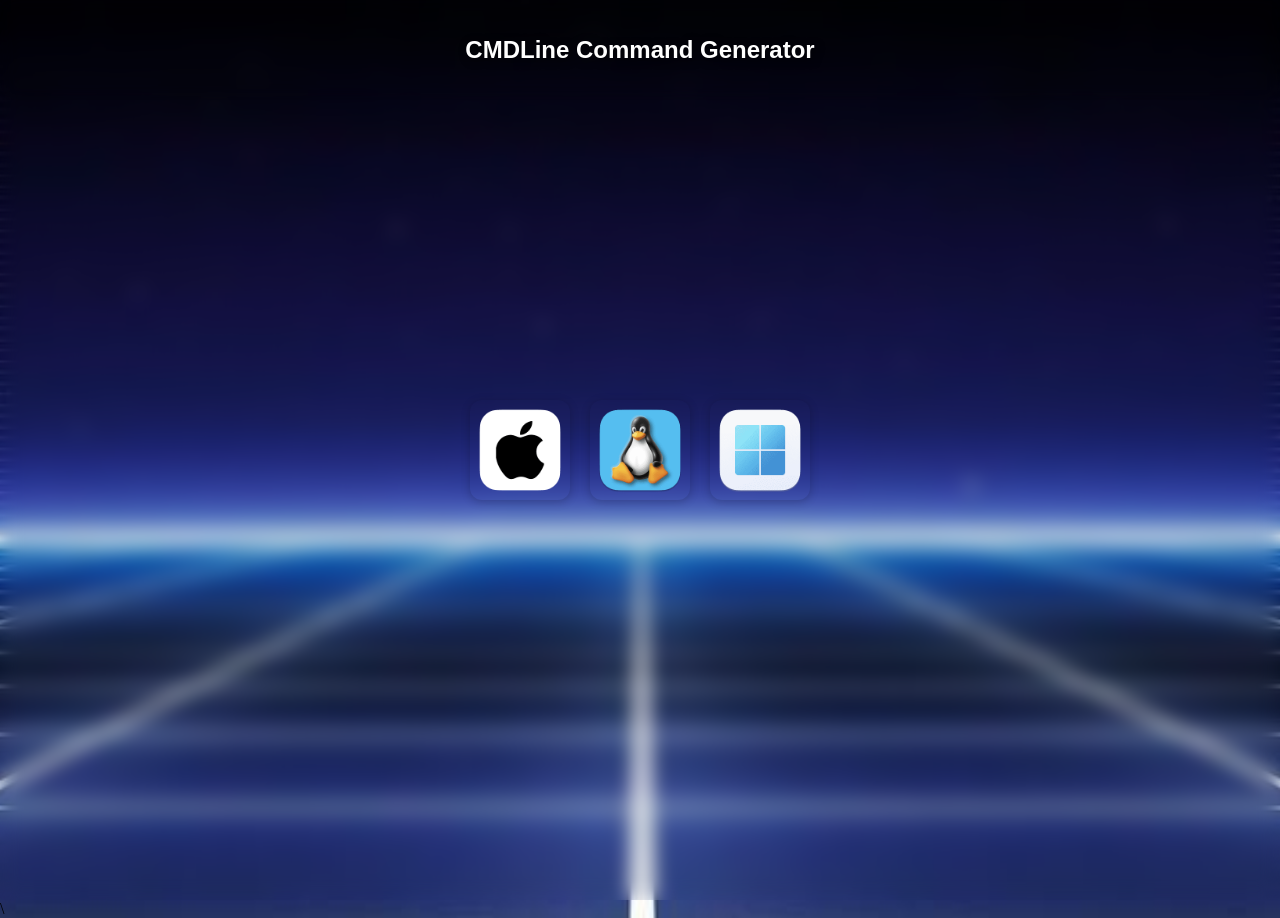
==== website/index.html @ e0a01f2b "Update" ====
<!DOCTYPE html>
<html>
<head>
    <title>CMDLine Command Generator</title>
    <link rel="stylesheet" href="styles/style.css">
</head>
<body>
    <div class="header">
        <h1 class="header-text">CMDLine Command Generator</h1>
    </div>
    <div class="container">
        <img src="assets/macos.png" class="image" alt="Image 1">
        <img src="assets/linux.png" class="image" alt="Image 2">
        <img src="assets/windows.png" class="image" alt="Image 3">
    </div>
</body>
</html>
\
---- website/styles/style.css ----
body {
    background-image: url("../assets/bg.jpeg");
    background-size: cover;
    background-position: center;
    background-repeat: no-repeat;
    margin: 0;
}

.container {
    display: flex;
    justify-content: center;
    align-items: center;
    height: 100vh;
    backdrop-filter: blur(10px);
    -webkit-backdrop-filter: blur(10px); /* For Safari */
}

.image {
    width: 100px;
    margin: 10px;
    box-shadow: 0px 2px 10px rgba(0, 0, 0, 0.2);
    border-radius: 12px;
}

.header {
    position: absolute;
    top: 0;
    left: 0;
    width: 100%;
    height: 100px;
    display: flex;
    justify-content: center;
    align-items: center;
    backdrop-filter: blur(10px);
    -webkit-backdrop-filter: blur(10px);
    z-index: 1;
}

.header-text {
    font-family: "Roboto", sans-serif;
    font-size: 24px;
    color: white;
    text-shadow: 2px 2px 8px rgba(0, 0, 0, 0.5);
}
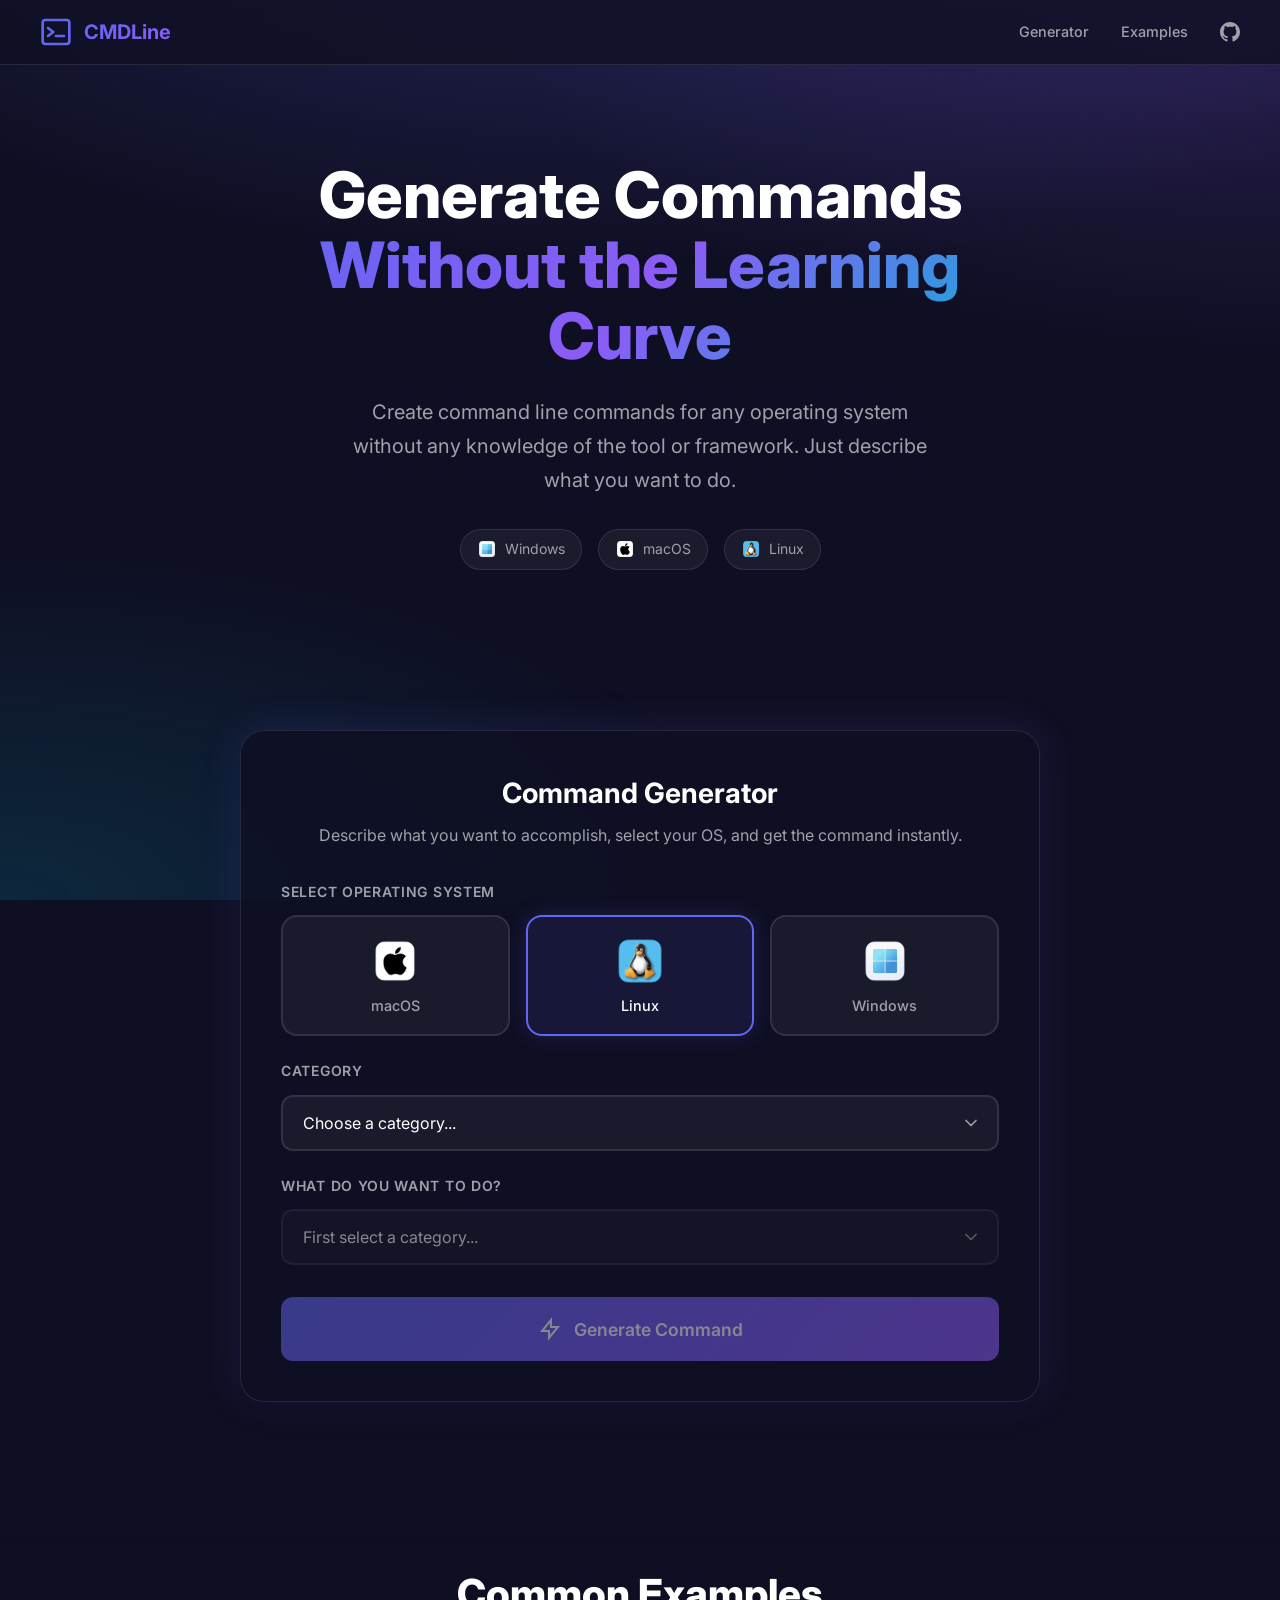
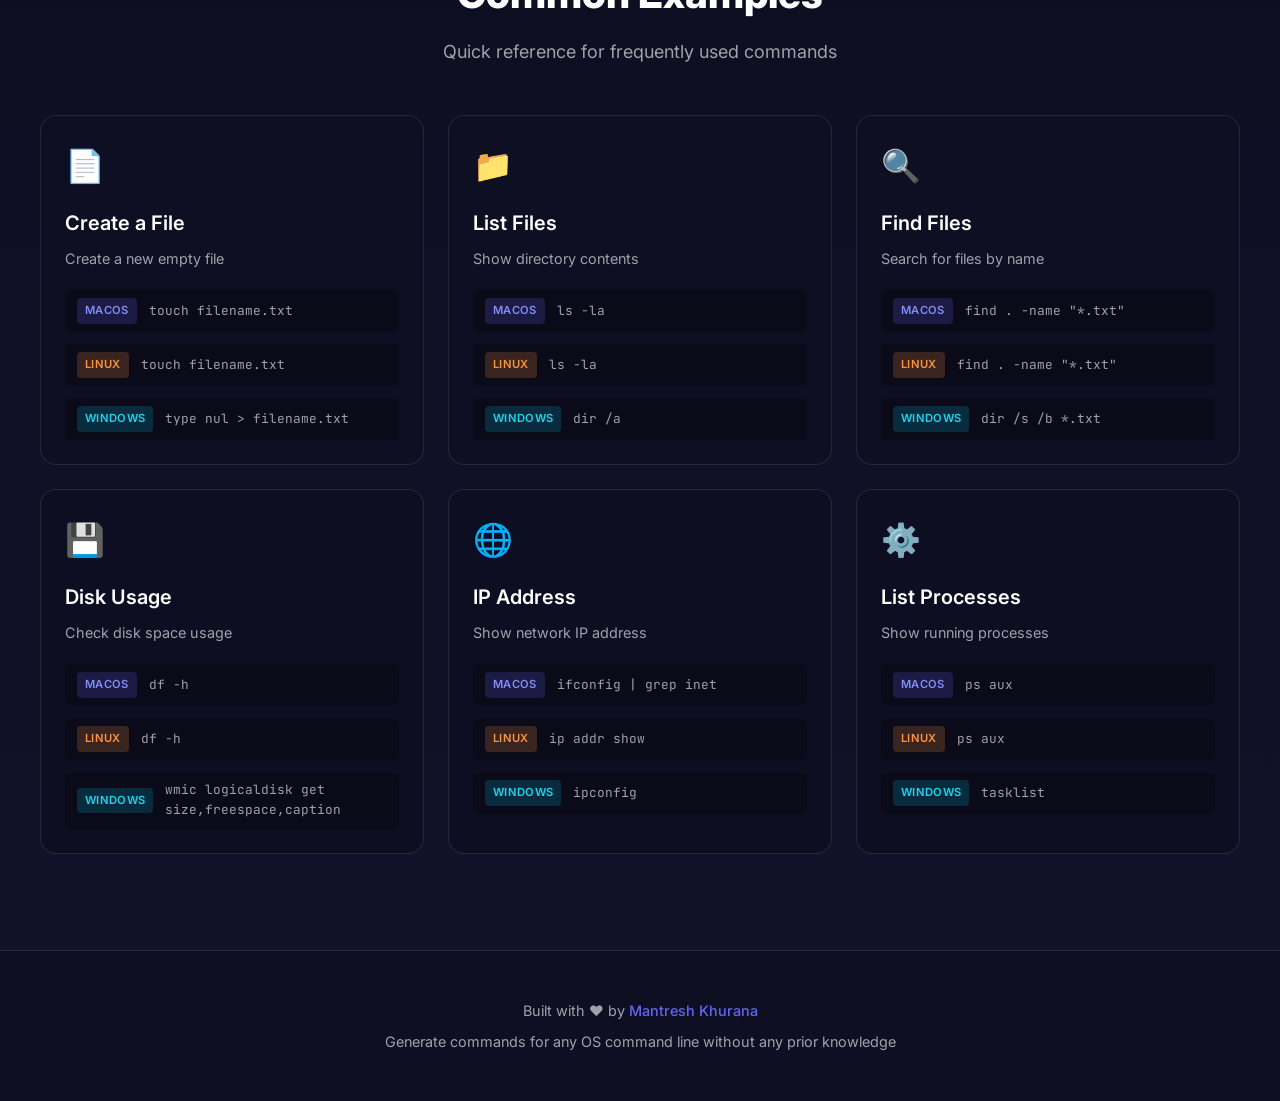
==== commit fc7c4fb3: "Add comprehensive command database for file, directory, system, network, process, package, git, dock" ====
--- a/website/index.html
+++ b/website/index.html
@@ -1,18 +1,256 @@
 <!DOCTYPE html>
-<html>
+<html lang="en">
 <head>
+    <meta charset="UTF-8">
+    <meta name="viewport" content="width=device-width, initial-scale=1.0">
+    <meta name="description" content="Generate command line commands for any OS without any knowledge of the tool or framework. Supports Windows, macOS, and Linux.">
     <title>CMDLine Command Generator</title>
     <link rel="stylesheet" href="styles/style.css">
+    <link rel="preconnect" href="https://fonts.googleapis.com">
+    <link rel="preconnect" href="https://fonts.gstatic.com" crossorigin>
+    <link href="https://fonts.googleapis.com/css2?family=Inter:wght@300;400;500;600;700&family=JetBrains+Mono:wght@400;500&display=swap" rel="stylesheet">
 </head>
 <body>
-    <div class="header">
-        <h1 class="header-text">CMDLine Command Generator</h1>
-    </div>
-    <div class="container">
-        <img src="assets/macos.png" class="image" alt="Image 1">
-        <img src="assets/linux.png" class="image" alt="Image 2">
-        <img src="assets/windows.png" class="image" alt="Image 3">
-    </div>
+    <div class="background-gradient"></div>
+
+    <!-- Header -->
+    <header class="header">
+        <div class="header-content">
+            <div class="logo">
+                <svg class="logo-icon" viewBox="0 0 24 24" fill="none" xmlns="http://www.w3.org/2000/svg">
+                    <rect x="2" y="3" width="20" height="18" rx="2" stroke="currentColor" stroke-width="2"/>
+                    <path d="M6 9L10 12L6 15" stroke="currentColor" stroke-width="2" stroke-linecap="round" stroke-linejoin="round"/>
+                    <path d="M12 15H18" stroke="currentColor" stroke-width="2" stroke-linecap="round"/>
+                </svg>
+                <span class="logo-text">CMDLine</span>
+            </div>
+            <nav class="nav-links">
+                <a href="#generator" class="nav-link">Generator</a>
+                <a href="#examples" class="nav-link">Examples</a>
+                <a href="https://github.com/mantreshkhurana/cmdline-command-generator" class="nav-link github-link" target="_blank">
+                    <svg viewBox="0 0 24 24" fill="currentColor" width="20" height="20">
+                        <path d="M12 0c-6.626 0-12 5.373-12 12 0 5.302 3.438 9.8 8.207 11.387.599.111.793-.261.793-.577v-2.234c-3.338.726-4.033-1.416-4.033-1.416-.546-1.387-1.333-1.756-1.333-1.756-1.089-.745.083-.729.083-.729 1.205.084 1.839 1.237 1.839 1.237 1.07 1.834 2.807 1.304 3.492.997.107-.775.418-1.305.762-1.604-2.665-.305-5.467-1.334-5.467-5.931 0-1.311.469-2.381 1.236-3.221-.124-.303-.535-1.524.117-3.176 0 0 1.008-.322 3.301 1.23.957-.266 1.983-.399 3.003-.404 1.02.005 2.047.138 3.006.404 2.291-1.552 3.297-1.23 3.297-1.23.653 1.653.242 2.874.118 3.176.77.84 1.235 1.911 1.235 3.221 0 4.609-2.807 5.624-5.479 5.921.43.372.823 1.102.823 2.222v3.293c0 .319.192.694.801.576 4.765-1.589 8.199-6.086 8.199-11.386 0-6.627-5.373-12-12-12z"/>
+                    </svg>
+                </a>
+            </nav>
+        </div>
+    </header>
+
+    <!-- Hero Section -->
+    <section class="hero">
+        <div class="hero-content">
+            <h1 class="hero-title">
+                Generate Commands
+                <span class="gradient-text">Without the Learning Curve</span>
+            </h1>
+            <p class="hero-subtitle">
+                Create command line commands for any operating system without any knowledge of the tool or framework.
+                Just describe what you want to do.
+            </p>
+            <div class="hero-badges">
+                <span class="badge">
+                    <img src="assets/windows.png" alt="Windows" class="badge-icon">
+                    Windows
+                </span>
+                <span class="badge">
+                    <img src="assets/macos.png" alt="macOS" class="badge-icon">
+                    macOS
+                </span>
+                <span class="badge">
+                    <img src="assets/linux.png" alt="Linux" class="badge-icon">
+                    Linux
+                </span>
+            </div>
+        </div>
+    </section>
+
+    <!-- Generator Section -->
+    <section id="generator" class="generator-section">
+        <div class="generator-container">
+            <div class="generator-card">
+                <div class="card-header">
+                    <h2 class="card-title">Command Generator</h2>
+                    <p class="card-description">Describe what you want to accomplish, select your OS, and get the command instantly.</p>
+                </div>
+
+                <div class="generator-form">
+                    <!-- OS Selection -->
+                    <div class="form-group">
+                        <label class="form-label">Select Operating System</label>
+                        <div class="os-selector">
+                            <button class="os-btn active" data-os="macos">
+                                <img src="assets/macos.png" alt="macOS" class="os-icon">
+                                <span>macOS</span>
+                            </button>
+                            <button class="os-btn" data-os="linux">
+                                <img src="assets/linux.png" alt="Linux" class="os-icon">
+                                <span>Linux</span>
+                            </button>
+                            <button class="os-btn" data-os="windows">
+                                <img src="assets/windows.png" alt="Windows" class="os-icon">
+                                <span>Windows</span>
+                            </button>
+                        </div>
+                    </div>
+
+                    <!-- Category Selection -->
+                    <div class="form-group">
+                        <label class="form-label">Category</label>
+                        <div class="category-selector">
+                            <select id="category-select" class="select-input">
+                                <option value="">Choose a category...</option>
+                                <option value="file">File Operations</option>
+                                <option value="directory">Directory Operations</option>
+                                <option value="system">System Information</option>
+                                <option value="network">Networking</option>
+                                <option value="process">Process Management</option>
+                                <option value="package">Package Management</option>
+                                <option value="git">Git Commands</option>
+                                <option value="docker">Docker Commands</option>
+                                <option value="permissions">Permissions & Ownership</option>
+                                <option value="search">Search & Find</option>
+                                <option value="compression">Compression & Archives</option>
+                                <option value="text">Text Processing</option>
+                            </select>
+                        </div>
+                    </div>
+
+                    <!-- Action Selection -->
+                    <div class="form-group">
+                        <label class="form-label">What do you want to do?</label>
+                        <div class="action-selector">
+                            <select id="action-select" class="select-input" disabled>
+                                <option value="">First select a category...</option>
+                            </select>
+                        </div>
+                    </div>
+
+                    <!-- Parameters -->
+                    <div class="form-group parameters-group" id="parameters-group" style="display: none;">
+                        <label class="form-label">Parameters</label>
+                        <div id="parameters-container" class="parameters-container">
+                            <!-- Dynamic parameters will be inserted here -->
+                        </div>
+                    </div>
+
+                    <!-- Generate Button -->
+                    <button id="generate-btn" class="generate-btn" disabled>
+                        <svg class="btn-icon" viewBox="0 0 24 24" fill="none" stroke="currentColor" stroke-width="2">
+                            <path d="M13 10V3L4 14h7v7l9-11h-7z"/>
+                        </svg>
+                        Generate Command
+                    </button>
+                </div>
+
+                <!-- Output Section -->
+                <div class="output-section" id="output-section" style="display: none;">
+                    <div class="output-header">
+                        <span class="output-label">Generated Command</span>
+                        <button class="copy-btn" id="copy-btn">
+                            <svg class="copy-icon" viewBox="0 0 24 24" fill="none" stroke="currentColor" stroke-width="2">
+                                <rect x="9" y="9" width="13" height="13" rx="2" ry="2"/>
+                                <path d="M5 15H4a2 2 0 0 1-2-2V4a2 2 0 0 1 2-2h9a2 2 0 0 1 2 2v1"/>
+                            </svg>
+                            Copy
+                        </button>
+                    </div>
+                    <div class="output-command" id="output-command">
+                        <code id="command-text"></code>
+                    </div>
+                    <div class="output-explanation" id="output-explanation">
+                        <h4>Explanation</h4>
+                        <p id="explanation-text"></p>
+                    </div>
+                </div>
+            </div>
+        </div>
+    </section>
+
+    <!-- Examples Section -->
+    <section id="examples" class="examples-section">
+        <div class="examples-container">
+            <h2 class="section-title">Common Examples</h2>
+            <p class="section-subtitle">Quick reference for frequently used commands</p>
+
+            <div class="examples-grid">
+                <div class="example-card" data-category="file" data-action="create">
+                    <div class="example-icon">📄</div>
+                    <h3>Create a File</h3>
+                    <p>Create a new empty file</p>
+                    <div class="example-commands">
+                        <div class="example-cmd"><span class="os-tag macos">macOS</span><code>touch filename.txt</code></div>
+                        <div class="example-cmd"><span class="os-tag linux">Linux</span><code>touch filename.txt</code></div>
+                        <div class="example-cmd"><span class="os-tag windows">Windows</span><code>type nul > filename.txt</code></div>
+                    </div>
+                </div>
+
+                <div class="example-card" data-category="directory" data-action="list">
+                    <div class="example-icon">📁</div>
+                    <h3>List Files</h3>
+                    <p>Show directory contents</p>
+                    <div class="example-commands">
+                        <div class="example-cmd"><span class="os-tag macos">macOS</span><code>ls -la</code></div>
+                        <div class="example-cmd"><span class="os-tag linux">Linux</span><code>ls -la</code></div>
+                        <div class="example-cmd"><span class="os-tag windows">Windows</span><code>dir /a</code></div>
+                    </div>
+                </div>
+
+                <div class="example-card" data-category="search" data-action="find-file">
+                    <div class="example-icon">🔍</div>
+                    <h3>Find Files</h3>
+                    <p>Search for files by name</p>
+                    <div class="example-commands">
+                        <div class="example-cmd"><span class="os-tag macos">macOS</span><code>find . -name "*.txt"</code></div>
+                        <div class="example-cmd"><span class="os-tag linux">Linux</span><code>find . -name "*.txt"</code></div>
+                        <div class="example-cmd"><span class="os-tag windows">Windows</span><code>dir /s /b *.txt</code></div>
+                    </div>
+                </div>
+
+                <div class="example-card" data-category="system" data-action="disk-usage">
+                    <div class="example-icon">💾</div>
+                    <h3>Disk Usage</h3>
+                    <p>Check disk space usage</p>
+                    <div class="example-commands">
+                        <div class="example-cmd"><span class="os-tag macos">macOS</span><code>df -h</code></div>
+                        <div class="example-cmd"><span class="os-tag linux">Linux</span><code>df -h</code></div>
+                        <div class="example-cmd"><span class="os-tag windows">Windows</span><code>wmic logicaldisk get size,freespace,caption</code></div>
+                    </div>
+                </div>
+
+                <div class="example-card" data-category="network" data-action="ip-address">
+                    <div class="example-icon">🌐</div>
+                    <h3>IP Address</h3>
+                    <p>Show network IP address</p>
+                    <div class="example-commands">
+                        <div class="example-cmd"><span class="os-tag macos">macOS</span><code>ifconfig | grep inet</code></div>
+                        <div class="example-cmd"><span class="os-tag linux">Linux</span><code>ip addr show</code></div>
+                        <div class="example-cmd"><span class="os-tag windows">Windows</span><code>ipconfig</code></div>
+                    </div>
+                </div>
+
+                <div class="example-card" data-category="process" data-action="list-processes">
+                    <div class="example-icon">⚙️</div>
+                    <h3>List Processes</h3>
+                    <p>Show running processes</p>
+                    <div class="example-commands">
+                        <div class="example-cmd"><span class="os-tag macos">macOS</span><code>ps aux</code></div>
+                        <div class="example-cmd"><span class="os-tag linux">Linux</span><code>ps aux</code></div>
+                        <div class="example-cmd"><span class="os-tag windows">Windows</span><code>tasklist</code></div>
+                    </div>
+                </div>
+            </div>
+        </div>
+    </section>
+
+    <!-- Footer -->
+    <footer class="footer">
+        <div class="footer-content">
+            <p>Built with ❤️ by <a href="https://github.com/mantreshkhurana" target="_blank">Mantresh Khurana</a></p>
+            <p class="footer-note">Generate commands for any OS command line without any prior knowledge</p>
+        </div>
+    </footer>
+
+    <script src="scripts/commands.js"></script>
+    <script src="scripts/app.js"></script>
 </body>
 </html>
-\
--- a/website/styles/style.css
+++ b/website/styles/style.css
@@ -1,44 +1,787 @@
+/* CSS Variables */
+:root {
+    --primary-color: #6366f1;
+    --primary-hover: #4f46e5;
+    --primary-light: rgba(99, 102, 241, 0.1);
+    --secondary-color: #8b5cf6;
+    --accent-color: #06b6d4;
+    --background-dark: #0f0f23;
+    --background-card: rgba(15, 15, 35, 0.8);
+    --background-card-hover: rgba(25, 25, 50, 0.9);
+    --surface-color: rgba(255, 255, 255, 0.05);
+    --surface-hover: rgba(255, 255, 255, 0.1);
+    --text-primary: #ffffff;
+    --text-secondary: #a1a1aa;
+    --text-muted: #71717a;
+    --border-color: rgba(255, 255, 255, 0.1);
+    --border-focus: rgba(99, 102, 241, 0.5);
+    --success-color: #10b981;
+    --error-color: #ef4444;
+    --warning-color: #f59e0b;
+    --shadow-sm: 0 1px 2px 0 rgba(0, 0, 0, 0.05);
+    --shadow-md: 0 4px 6px -1px rgba(0, 0, 0, 0.1), 0 2px 4px -1px rgba(0, 0, 0, 0.06);
+    --shadow-lg: 0 10px 15px -3px rgba(0, 0, 0, 0.1), 0 4px 6px -2px rgba(0, 0, 0, 0.05);
+    --shadow-xl: 0 20px 25px -5px rgba(0, 0, 0, 0.1), 0 10px 10px -5px rgba(0, 0, 0, 0.04);
+    --shadow-glow: 0 0 40px rgba(99, 102, 241, 0.15);
+    --radius-sm: 6px;
+    --radius-md: 12px;
+    --radius-lg: 16px;
+    --radius-xl: 24px;
+    --transition-fast: 150ms ease;
+    --transition-normal: 250ms ease;
+    --transition-slow: 350ms ease;
+}
+
+/* Reset & Base */
+*, *::before, *::after {
+    box-sizing: border-box;
+    margin: 0;
+    padding: 0;
+}
+
+html {
+    scroll-behavior: smooth;
+}
+
 body {
-    background-image: url("../assets/bg.jpeg");
-    background-size: cover;
-    background-position: center;
-    background-repeat: no-repeat;
-    margin: 0;
-}
-
-.container {
-    display: flex;
-    justify-content: center;
-    align-items: center;
-    height: 100vh;
-    backdrop-filter: blur(10px);
-    -webkit-backdrop-filter: blur(10px); /* For Safari */
-}
-
-.image {
-    width: 100px;
-    margin: 10px;
-    box-shadow: 0px 2px 10px rgba(0, 0, 0, 0.2);
-    border-radius: 12px;
-}
-
-.header {
-    position: absolute;
+    font-family: 'Inter', -apple-system, BlinkMacSystemFont, 'Segoe UI', Roboto, sans-serif;
+    background-color: var(--background-dark);
+    color: var(--text-primary);
+    line-height: 1.6;
+    min-height: 100vh;
+    overflow-x: hidden;
+}
+
+/* Background Gradient */
+.background-gradient {
+    position: fixed;
     top: 0;
     left: 0;
+    right: 0;
+    bottom: 0;
+    background:
+        radial-gradient(ellipse 80% 50% at 50% -20%, rgba(99, 102, 241, 0.3), transparent),
+        radial-gradient(ellipse 60% 40% at 100% 0%, rgba(139, 92, 246, 0.2), transparent),
+        radial-gradient(ellipse 60% 40% at 0% 100%, rgba(6, 182, 212, 0.15), transparent);
+    pointer-events: none;
+    z-index: -1;
+}
+
+/* Header */
+.header {
+    position: fixed;
+    top: 0;
+    left: 0;
+    right: 0;
+    z-index: 100;
+    padding: 1rem 2rem;
+    background: rgba(15, 15, 35, 0.8);
+    backdrop-filter: blur(20px);
+    -webkit-backdrop-filter: blur(20px);
+    border-bottom: 1px solid var(--border-color);
+}
+
+.header-content {
+    max-width: 1200px;
+    margin: 0 auto;
+    display: flex;
+    justify-content: space-between;
+    align-items: center;
+}
+
+.logo {
+    display: flex;
+    align-items: center;
+    gap: 0.75rem;
+    text-decoration: none;
+    color: var(--text-primary);
+}
+
+.logo-icon {
+    width: 32px;
+    height: 32px;
+    color: var(--primary-color);
+}
+
+.logo-text {
+    font-size: 1.25rem;
+    font-weight: 700;
+    background: linear-gradient(135deg, var(--primary-color), var(--secondary-color));
+    -webkit-background-clip: text;
+    -webkit-text-fill-color: transparent;
+    background-clip: text;
+}
+
+.nav-links {
+    display: flex;
+    align-items: center;
+    gap: 2rem;
+}
+
+.nav-link {
+    color: var(--text-secondary);
+    text-decoration: none;
+    font-size: 0.9rem;
+    font-weight: 500;
+    transition: color var(--transition-fast);
+    display: flex;
+    align-items: center;
+    gap: 0.5rem;
+}
+
+.nav-link:hover {
+    color: var(--text-primary);
+}
+
+.github-link svg {
+    width: 20px;
+    height: 20px;
+}
+
+/* Hero Section */
+.hero {
+    padding: 10rem 2rem 6rem;
+    text-align: center;
+}
+
+.hero-content {
+    max-width: 800px;
+    margin: 0 auto;
+}
+
+.hero-title {
+    font-size: clamp(2.5rem, 6vw, 4rem);
+    font-weight: 800;
+    line-height: 1.1;
+    margin-bottom: 1.5rem;
+}
+
+.gradient-text {
+    display: block;
+    background: linear-gradient(135deg, var(--primary-color), var(--secondary-color), var(--accent-color));
+    -webkit-background-clip: text;
+    -webkit-text-fill-color: transparent;
+    background-clip: text;
+}
+
+.hero-subtitle {
+    font-size: 1.25rem;
+    color: var(--text-secondary);
+    max-width: 600px;
+    margin: 0 auto 2rem;
+    line-height: 1.7;
+}
+
+.hero-badges {
+    display: flex;
+    justify-content: center;
+    gap: 1rem;
+    flex-wrap: wrap;
+}
+
+.badge {
+    display: flex;
+    align-items: center;
+    gap: 0.5rem;
+    padding: 0.5rem 1rem;
+    background: var(--surface-color);
+    border: 1px solid var(--border-color);
+    border-radius: var(--radius-xl);
+    font-size: 0.875rem;
+    color: var(--text-secondary);
+    transition: all var(--transition-fast);
+}
+
+.badge:hover {
+    background: var(--surface-hover);
+    border-color: var(--primary-color);
+    transform: translateY(-2px);
+}
+
+.badge-icon {
+    width: 20px;
+    height: 20px;
+    border-radius: 4px;
+}
+
+/* Generator Section */
+.generator-section {
+    padding: 4rem 2rem;
+}
+
+.generator-container {
+    max-width: 800px;
+    margin: 0 auto;
+}
+
+.generator-card {
+    background: var(--background-card);
+    border: 1px solid var(--border-color);
+    border-radius: var(--radius-xl);
+    padding: 2.5rem;
+    box-shadow: var(--shadow-xl), var(--shadow-glow);
+}
+
+.card-header {
+    text-align: center;
+    margin-bottom: 2rem;
+}
+
+.card-title {
+    font-size: 1.75rem;
+    font-weight: 700;
+    margin-bottom: 0.5rem;
+}
+
+.card-description {
+    color: var(--text-secondary);
+    font-size: 1rem;
+}
+
+/* Form Elements */
+.generator-form {
+    display: flex;
+    flex-direction: column;
+    gap: 1.5rem;
+}
+
+.form-group {
+    display: flex;
+    flex-direction: column;
+    gap: 0.75rem;
+}
+
+.form-label {
+    font-size: 0.875rem;
+    font-weight: 600;
+    color: var(--text-secondary);
+    text-transform: uppercase;
+    letter-spacing: 0.05em;
+}
+
+/* OS Selector */
+.os-selector {
+    display: grid;
+    grid-template-columns: repeat(3, 1fr);
+    gap: 1rem;
+}
+
+.os-btn {
+    display: flex;
+    flex-direction: column;
+    align-items: center;
+    gap: 0.75rem;
+    padding: 1.25rem;
+    background: var(--surface-color);
+    border: 2px solid var(--border-color);
+    border-radius: var(--radius-lg);
+    color: var(--text-secondary);
+    cursor: pointer;
+    transition: all var(--transition-normal);
+    font-family: inherit;
+    font-size: 0.9rem;
+    font-weight: 500;
+}
+
+.os-btn:hover {
+    background: var(--surface-hover);
+    border-color: var(--primary-color);
+    color: var(--text-primary);
+    transform: translateY(-2px);
+}
+
+.os-btn.active {
+    background: var(--primary-light);
+    border-color: var(--primary-color);
+    color: var(--text-primary);
+    box-shadow: 0 0 20px rgba(99, 102, 241, 0.2);
+}
+
+.os-icon {
+    width: 48px;
+    height: 48px;
+    border-radius: var(--radius-sm);
+    transition: transform var(--transition-normal);
+}
+
+.os-btn:hover .os-icon,
+.os-btn.active .os-icon {
+    transform: scale(1.1);
+}
+
+/* Select Inputs */
+.select-input {
     width: 100%;
-    height: 100px;
-    display: flex;
+    padding: 1rem 1.25rem;
+    background: var(--surface-color);
+    border: 2px solid var(--border-color);
+    border-radius: var(--radius-md);
+    color: var(--text-primary);
+    font-family: inherit;
+    font-size: 1rem;
+    cursor: pointer;
+    transition: all var(--transition-fast);
+    appearance: none;
+    background-image: url("data:image/svg+xml,%3Csvg xmlns='http://www.w3.org/2000/svg' width='24' height='24' viewBox='0 0 24 24' fill='none' stroke='%23a1a1aa' stroke-width='2' stroke-linecap='round' stroke-linejoin='round'%3E%3Cpolyline points='6 9 12 15 18 9'%3E%3C/polyline%3E%3C/svg%3E");
+    background-repeat: no-repeat;
+    background-position: right 1rem center;
+    background-size: 1.25rem;
+    padding-right: 3rem;
+}
+
+.select-input:hover {
+    border-color: var(--primary-color);
+}
+
+.select-input:focus {
+    outline: none;
+    border-color: var(--primary-color);
+    box-shadow: 0 0 0 3px var(--border-focus);
+}
+
+.select-input:disabled {
+    opacity: 0.5;
+    cursor: not-allowed;
+}
+
+.select-input option {
+    background: var(--background-dark);
+    color: var(--text-primary);
+    padding: 0.5rem;
+}
+
+/* Parameters Container */
+.parameters-container {
+    display: flex;
+    flex-direction: column;
+    gap: 1rem;
+}
+
+.parameter-input {
+    width: 100%;
+    padding: 1rem 1.25rem;
+    background: var(--surface-color);
+    border: 2px solid var(--border-color);
+    border-radius: var(--radius-md);
+    color: var(--text-primary);
+    font-family: inherit;
+    font-size: 1rem;
+    transition: all var(--transition-fast);
+}
+
+.parameter-input:hover {
+    border-color: var(--primary-color);
+}
+
+.parameter-input:focus {
+    outline: none;
+    border-color: var(--primary-color);
+    box-shadow: 0 0 0 3px var(--border-focus);
+}
+
+.parameter-input::placeholder {
+    color: var(--text-muted);
+}
+
+/* Generate Button */
+.generate-btn {
+    display: flex;
+    align-items: center;
     justify-content: center;
-    align-items: center;
-    backdrop-filter: blur(10px);
-    -webkit-backdrop-filter: blur(10px);
-    z-index: 1;
-}
-
-.header-text {
-    font-family: "Roboto", sans-serif;
-    font-size: 24px;
+    gap: 0.75rem;
+    width: 100%;
+    padding: 1.25rem 2rem;
+    background: linear-gradient(135deg, var(--primary-color), var(--secondary-color));
+    border: none;
+    border-radius: var(--radius-md);
     color: white;
-    text-shadow: 2px 2px 8px rgba(0, 0, 0, 0.5);
-}+    font-family: inherit;
+    font-size: 1.1rem;
+    font-weight: 600;
+    cursor: pointer;
+    transition: all var(--transition-normal);
+    margin-top: 0.5rem;
+}
+
+.generate-btn:hover:not(:disabled) {
+    transform: translateY(-2px);
+    box-shadow: 0 10px 30px rgba(99, 102, 241, 0.4);
+}
+
+.generate-btn:active:not(:disabled) {
+    transform: translateY(0);
+}
+
+.generate-btn:disabled {
+    opacity: 0.5;
+    cursor: not-allowed;
+}
+
+.btn-icon {
+    width: 24px;
+    height: 24px;
+}
+
+/* Output Section */
+.output-section {
+    margin-top: 2rem;
+    padding-top: 2rem;
+    border-top: 1px solid var(--border-color);
+    animation: slideUp 0.3s ease;
+}
+
+@keyframes slideUp {
+    from {
+        opacity: 0;
+        transform: translateY(20px);
+    }
+    to {
+        opacity: 1;
+        transform: translateY(0);
+    }
+}
+
+.output-header {
+    display: flex;
+    justify-content: space-between;
+    align-items: center;
+    margin-bottom: 1rem;
+}
+
+.output-label {
+    font-size: 0.875rem;
+    font-weight: 600;
+    color: var(--text-secondary);
+    text-transform: uppercase;
+    letter-spacing: 0.05em;
+}
+
+.copy-btn {
+    display: flex;
+    align-items: center;
+    gap: 0.5rem;
+    padding: 0.5rem 1rem;
+    background: var(--surface-color);
+    border: 1px solid var(--border-color);
+    border-radius: var(--radius-sm);
+    color: var(--text-secondary);
+    font-family: inherit;
+    font-size: 0.875rem;
+    cursor: pointer;
+    transition: all var(--transition-fast);
+}
+
+.copy-btn:hover {
+    background: var(--surface-hover);
+    border-color: var(--primary-color);
+    color: var(--text-primary);
+}
+
+.copy-btn.copied {
+    background: var(--success-color);
+    border-color: var(--success-color);
+    color: white;
+}
+
+.copy-icon {
+    width: 16px;
+    height: 16px;
+}
+
+.output-command {
+    background: rgba(0, 0, 0, 0.4);
+    border: 1px solid var(--border-color);
+    border-radius: var(--radius-md);
+    padding: 1.25rem 1.5rem;
+    overflow-x: auto;
+}
+
+.output-command code {
+    font-family: 'JetBrains Mono', 'Fira Code', monospace;
+    font-size: 1rem;
+    color: var(--accent-color);
+    white-space: pre-wrap;
+    word-break: break-all;
+}
+
+.output-explanation {
+    margin-top: 1.5rem;
+    padding: 1.25rem;
+    background: var(--surface-color);
+    border-radius: var(--radius-md);
+}
+
+.output-explanation h4 {
+    font-size: 0.875rem;
+    font-weight: 600;
+    color: var(--text-secondary);
+    margin-bottom: 0.75rem;
+    text-transform: uppercase;
+    letter-spacing: 0.05em;
+}
+
+.output-explanation p {
+    color: var(--text-secondary);
+    font-size: 0.95rem;
+    line-height: 1.7;
+}
+
+/* Examples Section */
+.examples-section {
+    padding: 6rem 2rem;
+    background: linear-gradient(180deg, transparent 0%, rgba(99, 102, 241, 0.03) 100%);
+}
+
+.examples-container {
+    max-width: 1200px;
+    margin: 0 auto;
+}
+
+.section-title {
+    font-size: 2.5rem;
+    font-weight: 800;
+    text-align: center;
+    margin-bottom: 0.75rem;
+}
+
+.section-subtitle {
+    text-align: center;
+    color: var(--text-secondary);
+    font-size: 1.125rem;
+    margin-bottom: 3rem;
+}
+
+.examples-grid {
+    display: grid;
+    grid-template-columns: repeat(auto-fill, minmax(350px, 1fr));
+    gap: 1.5rem;
+}
+
+.example-card {
+    background: var(--background-card);
+    border: 1px solid var(--border-color);
+    border-radius: var(--radius-lg);
+    padding: 1.5rem;
+    transition: all var(--transition-normal);
+    cursor: pointer;
+}
+
+.example-card:hover {
+    transform: translateY(-4px);
+    border-color: var(--primary-color);
+    box-shadow: var(--shadow-lg), 0 0 30px rgba(99, 102, 241, 0.1);
+}
+
+.example-icon {
+    font-size: 2rem;
+    margin-bottom: 1rem;
+}
+
+.example-card h3 {
+    font-size: 1.25rem;
+    font-weight: 600;
+    margin-bottom: 0.5rem;
+}
+
+.example-card > p {
+    color: var(--text-secondary);
+    font-size: 0.9rem;
+    margin-bottom: 1.25rem;
+}
+
+.example-commands {
+    display: flex;
+    flex-direction: column;
+    gap: 0.75rem;
+}
+
+.example-cmd {
+    display: flex;
+    align-items: center;
+    gap: 0.75rem;
+    padding: 0.5rem 0.75rem;
+    background: rgba(0, 0, 0, 0.3);
+    border-radius: var(--radius-sm);
+    font-size: 0.85rem;
+}
+
+.os-tag {
+    font-size: 0.7rem;
+    font-weight: 600;
+    padding: 0.25rem 0.5rem;
+    border-radius: 4px;
+    text-transform: uppercase;
+    letter-spacing: 0.03em;
+    flex-shrink: 0;
+}
+
+.os-tag.macos {
+    background: rgba(99, 102, 241, 0.2);
+    color: #818cf8;
+}
+
+.os-tag.linux {
+    background: rgba(251, 146, 60, 0.2);
+    color: #fb923c;
+}
+
+.os-tag.windows {
+    background: rgba(6, 182, 212, 0.2);
+    color: #22d3ee;
+}
+
+.example-cmd code {
+    font-family: 'JetBrains Mono', monospace;
+    font-size: 0.8rem;
+    color: var(--text-secondary);
+}
+
+/* Footer */
+.footer {
+    padding: 3rem 2rem;
+    text-align: center;
+    border-top: 1px solid var(--border-color);
+}
+
+.footer-content p {
+    color: var(--text-secondary);
+    font-size: 0.9rem;
+}
+
+.footer-content a {
+    color: var(--primary-color);
+    text-decoration: none;
+    font-weight: 500;
+}
+
+.footer-content a:hover {
+    text-decoration: underline;
+}
+
+.footer-note {
+    margin-top: 0.5rem;
+    color: var(--text-muted);
+    font-size: 0.85rem;
+}
+
+/* Responsive Design */
+@media (max-width: 768px) {
+    .header {
+        padding: 1rem;
+    }
+
+    .nav-links {
+        gap: 1rem;
+    }
+
+    .nav-link:not(.github-link) {
+        display: none;
+    }
+
+    .hero {
+        padding: 8rem 1.5rem 4rem;
+    }
+
+    .hero-title {
+        font-size: 2rem;
+    }
+
+    .hero-subtitle {
+        font-size: 1rem;
+    }
+
+    .generator-section {
+        padding: 2rem 1rem;
+    }
+
+    .generator-card {
+        padding: 1.5rem;
+        border-radius: var(--radius-lg);
+    }
+
+    .os-selector {
+        grid-template-columns: 1fr;
+    }
+
+    .os-btn {
+        flex-direction: row;
+        justify-content: flex-start;
+        padding: 1rem;
+    }
+
+    .os-icon {
+        width: 36px;
+        height: 36px;
+    }
+
+    .examples-grid {
+        grid-template-columns: 1fr;
+    }
+
+    .section-title {
+        font-size: 1.75rem;
+    }
+}
+
+@media (max-width: 480px) {
+    .hero-badges {
+        flex-direction: column;
+        align-items: center;
+    }
+
+    .badge {
+        width: 100%;
+        justify-content: center;
+    }
+
+    .output-header {
+        flex-direction: column;
+        gap: 1rem;
+        align-items: flex-start;
+    }
+
+    .copy-btn {
+        width: 100%;
+        justify-content: center;
+    }
+}
+
+/* Animations */
+@keyframes fadeIn {
+    from { opacity: 0; }
+    to { opacity: 1; }
+}
+
+@keyframes pulse {
+    0%, 100% { opacity: 1; }
+    50% { opacity: 0.5; }
+}
+
+.fade-in {
+    animation: fadeIn 0.5s ease;
+}
+
+/* Scrollbar Styling */
+::-webkit-scrollbar {
+    width: 8px;
+    height: 8px;
+}
+
+::-webkit-scrollbar-track {
+    background: var(--background-dark);
+}
+
+::-webkit-scrollbar-thumb {
+    background: var(--border-color);
+    border-radius: 4px;
+}
+
+::-webkit-scrollbar-thumb:hover {
+    background: var(--text-muted);
+}
+
+/* Selection */
+::selection {
+    background: var(--primary-color);
+    color: white;
+}
